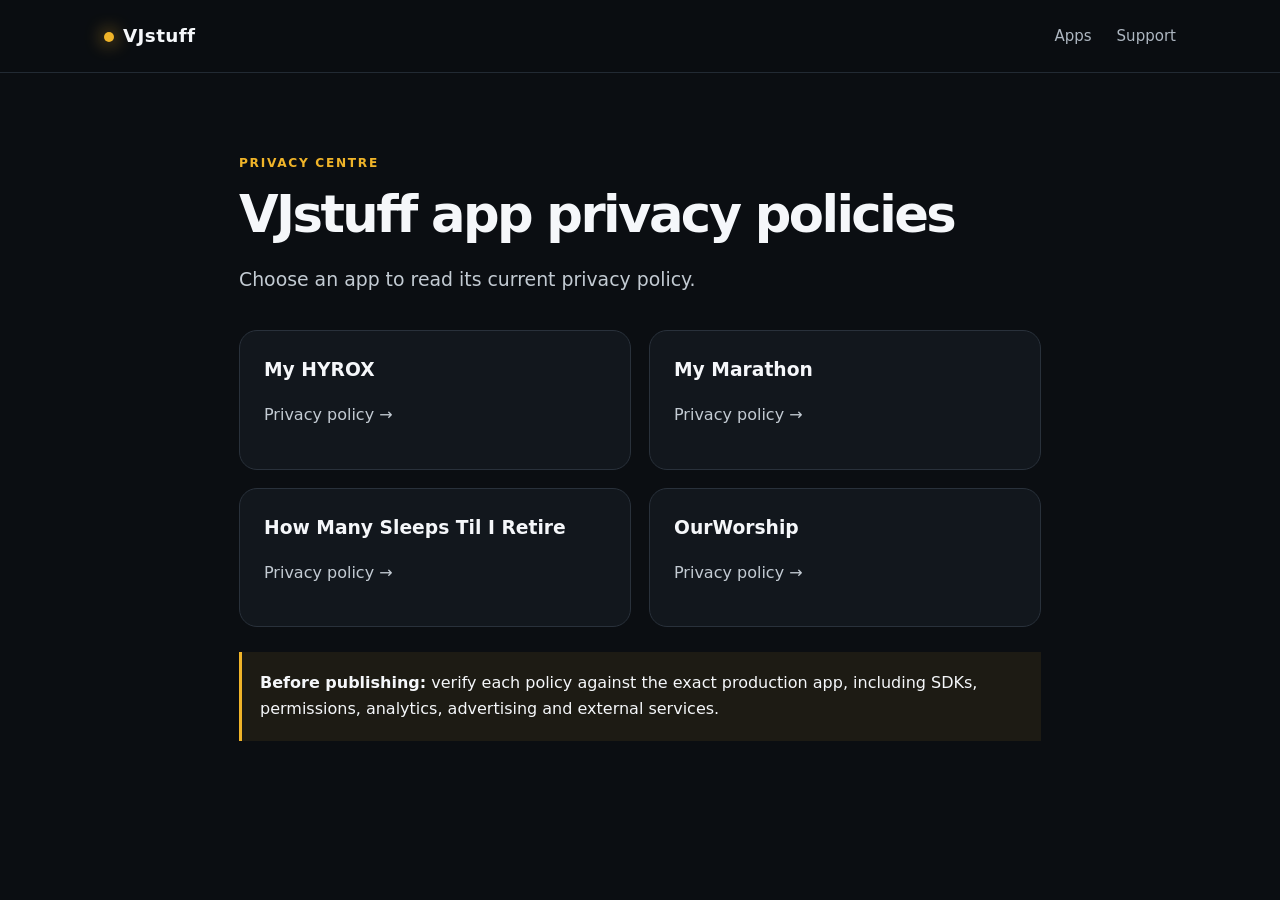
==== privacy/index.html @ 003952cc "Add files via upload" ====
<!doctype html><html lang="en"><head><meta charset="utf-8"><meta name="viewport" content="width=device-width,initial-scale=1"><title>Privacy Centre — VJstuff</title><link rel="stylesheet" href="../assets/style.css"></head><body><header><div class="wrap"><nav><a class="logo" href="../index.html"><span class="branddot"></span>VJstuff</a><div class="navlinks"><a href="../index.html#apps">Apps</a><a href="../index.html#contact">Support</a></div></nav></div></header><main class="policy"><div class="eyebrow">Privacy centre</div><h1>VJstuff app privacy policies</h1><p class="lead">Choose an app to read its current privacy policy.</p><div class="grid" style="margin-top:35px"><a class="card" href="my-hyrox.html"><h3>My HYROX</h3><p>Privacy policy →</p></a><a class="card" href="my-marathon.html"><h3>My Marathon</h3><p>Privacy policy →</p></a><a class="card" href="how-many-sleeps.html"><h3>How Many Sleeps Til I Retire</h3><p>Privacy policy →</p></a><a class="card" href="ourworship.html"><h3>OurWorship</h3><p>Privacy policy →</p></a></div><div class="notice"><strong>Before publishing:</strong> verify each policy against the exact production app, including SDKs, permissions, analytics, advertising and external services.</div></main></body></html>
---- assets/style.css ----
*{box-sizing:border-box}html{scroll-behavior:smooth}body{margin:0;background:#0b0e12;color:#f5f7fa;font-family:Inter,system-ui,-apple-system,BlinkMacSystemFont,"Segoe UI",sans-serif;line-height:1.65}a{color:inherit;text-decoration:none}.wrap{max-width:1120px;margin:auto;padding:0 24px}header{position:sticky;top:0;z-index:10;background:rgba(11,14,18,.9);backdrop-filter:blur(14px);border-bottom:1px solid #222a33}nav{height:72px;display:flex;align-items:center;justify-content:space-between}.logo{font-weight:850;font-size:1.15rem;letter-spacing:.02em}.branddot{display:inline-block;width:10px;height:10px;border-radius:50%;background:#f0b429;margin-right:9px;box-shadow:0 0 18px #f0b429}.navlinks{display:flex;gap:25px;color:#aeb7c1;font-size:.94rem}.navlinks a:hover{color:white}.hero{padding:105px 0 90px;display:grid;grid-template-columns:1.15fr .85fr;gap:55px;align-items:center}.eyebrow{color:#f0b429;font-weight:800;text-transform:uppercase;letter-spacing:.14em;font-size:.76rem}h1{font-size:clamp(3rem,6vw,5.6rem);line-height:.98;letter-spacing:-.05em;margin:16px 0 25px}h2{font-size:2.1rem;line-height:1.1;margin:0 0 14px;letter-spacing:-.03em}h3{margin:0 0 8px}.lead{font-size:1.18rem;color:#aeb7c1;max-width:700px}.buttons{display:flex;gap:12px;flex-wrap:wrap;margin-top:30px}.btn{display:inline-block;padding:11px 17px;border-radius:10px;border:1px solid #303944;font-weight:750}.btn.primary{background:#f0b429;color:#101010;border-color:#f0b429}.hero-card,.card,.feature{background:#12171d;border:1px solid #29313b;border-radius:18px}.hero-card{padding:30px;box-shadow:0 25px 70px rgba(0,0,0,.35);background:radial-gradient(circle at 80% 10%,rgba(240,180,41,.2),transparent 35%),#12171d}.mini{display:grid;gap:12px;margin-top:18px}.mini div{background:#181e25;border:1px solid #29313b;border-radius:13px;padding:16px}.mini small,.card p,.feature p{color:#aeb7c1}section{padding:80px 0;border-top:1px solid #1c232b}.sectionhead{display:flex;justify-content:space-between;align-items:end;gap:30px;margin-bottom:28px}.sectionhead>p{max-width:650px;color:#aeb7c1}.grid{display:grid;grid-template-columns:repeat(2,1fr);gap:18px}.card{padding:24px}.card-top{display:flex;gap:15px;align-items:center;margin-bottom:10px}.app-icon{width:54px;height:54px;border-radius:15px;background:linear-gradient(145deg,#252c34,#0e1115);border:1px solid #39424d;display:flex;align-items:center;justify-content:center;color:#f0b429;font-weight:900}.tag{display:inline-block;background:#f0b429;color:#111;padding:3px 8px;border-radius:999px;font-size:.68rem;font-weight:850;text-transform:uppercase;letter-spacing:.08em;margin-bottom:5px}.features{display:grid;grid-template-columns:repeat(3,1fr);gap:16px}.feature{padding:22px}footer{padding:45px 0;color:#929ca7;font-size:.9rem}.footerline{display:flex;justify-content:space-between;gap:20px;flex-wrap:wrap}.policy{max-width:850px;margin:auto;padding:80px 24px}.policy h1{font-size:3.2rem}.policy h2{font-size:1.5rem;margin-top:40px}.policy p,.policy li{color:#c3cbd3}.notice{padding:18px;border-left:3px solid #f0b429;background:rgba(240,180,41,.08);margin:25px 0}.contactbox{display:flex;gap:12px;flex-wrap:wrap}.kicker{color:#929ca7;font-size:.86rem;margin-top:18px}@media(max-width:800px){.hero{grid-template-columns:1fr;padding-top:70px}.grid,.features{grid-template-columns:1fr}.navlinks{gap:12px}.navlinks a:first-child{display:none}.sectionhead{display:block}}
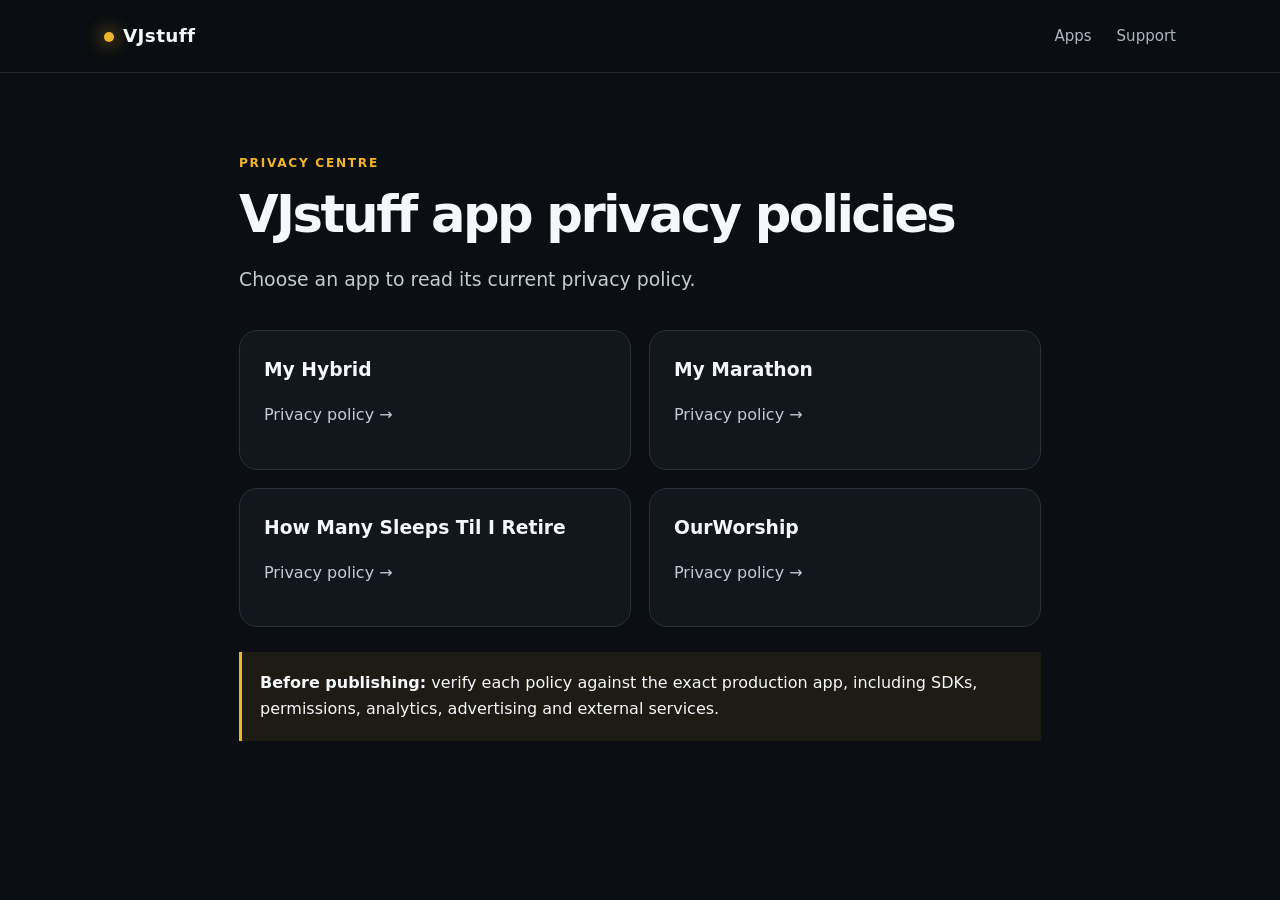
==== commit 6368ab06: "Add files via upload" ====
--- a/privacy/index.html
+++ b/privacy/index.html
@@ -1 +1 @@
-<!doctype html><html lang="en"><head><meta charset="utf-8"><meta name="viewport" content="width=device-width,initial-scale=1"><title>Privacy Centre — VJstuff</title><link rel="stylesheet" href="../assets/style.css"></head><body><header><div class="wrap"><nav><a class="logo" href="../index.html"><span class="branddot"></span>VJstuff</a><div class="navlinks"><a href="../index.html#apps">Apps</a><a href="../index.html#contact">Support</a></div></nav></div></header><main class="policy"><div class="eyebrow">Privacy centre</div><h1>VJstuff app privacy policies</h1><p class="lead">Choose an app to read its current privacy policy.</p><div class="grid" style="margin-top:35px"><a class="card" href="my-hyrox.html"><h3>My HYROX</h3><p>Privacy policy →</p></a><a class="card" href="my-marathon.html"><h3>My Marathon</h3><p>Privacy policy →</p></a><a class="card" href="how-many-sleeps.html"><h3>How Many Sleeps Til I Retire</h3><p>Privacy policy →</p></a><a class="card" href="ourworship.html"><h3>OurWorship</h3><p>Privacy policy →</p></a></div><div class="notice"><strong>Before publishing:</strong> verify each policy against the exact production app, including SDKs, permissions, analytics, advertising and external services.</div></main></body></html>+<!doctype html><html lang="en"><head><meta charset="utf-8"><meta name="viewport" content="width=device-width,initial-scale=1"><title>Privacy Centre — VJstuff</title><link rel="stylesheet" href="../assets/style.css"></head><body><header><div class="wrap"><nav><a class="logo" href="../index.html"><span class="branddot"></span>VJstuff</a><div class="navlinks"><a href="../index.html#apps">Apps</a><a href="../index.html#contact">Support</a></div></nav></div></header><main class="policy"><div class="eyebrow">Privacy centre</div><h1>VJstuff app privacy policies</h1><p class="lead">Choose an app to read its current privacy policy.</p><div class="grid" style="margin-top:35px"><a class="card" href="my-hybrid.html"><h3>My Hybrid</h3><p>Privacy policy →</p></a><a class="card" href="my-marathon.html"><h3>My Marathon</h3><p>Privacy policy →</p></a><a class="card" href="how-many-sleeps.html"><h3>How Many Sleeps Til I Retire</h3><p>Privacy policy →</p></a><a class="card" href="ourworship.html"><h3>OurWorship</h3><p>Privacy policy →</p></a></div><div class="notice"><strong>Before publishing:</strong> verify each policy against the exact production app, including SDKs, permissions, analytics, advertising and external services.</div></main></body></html>
